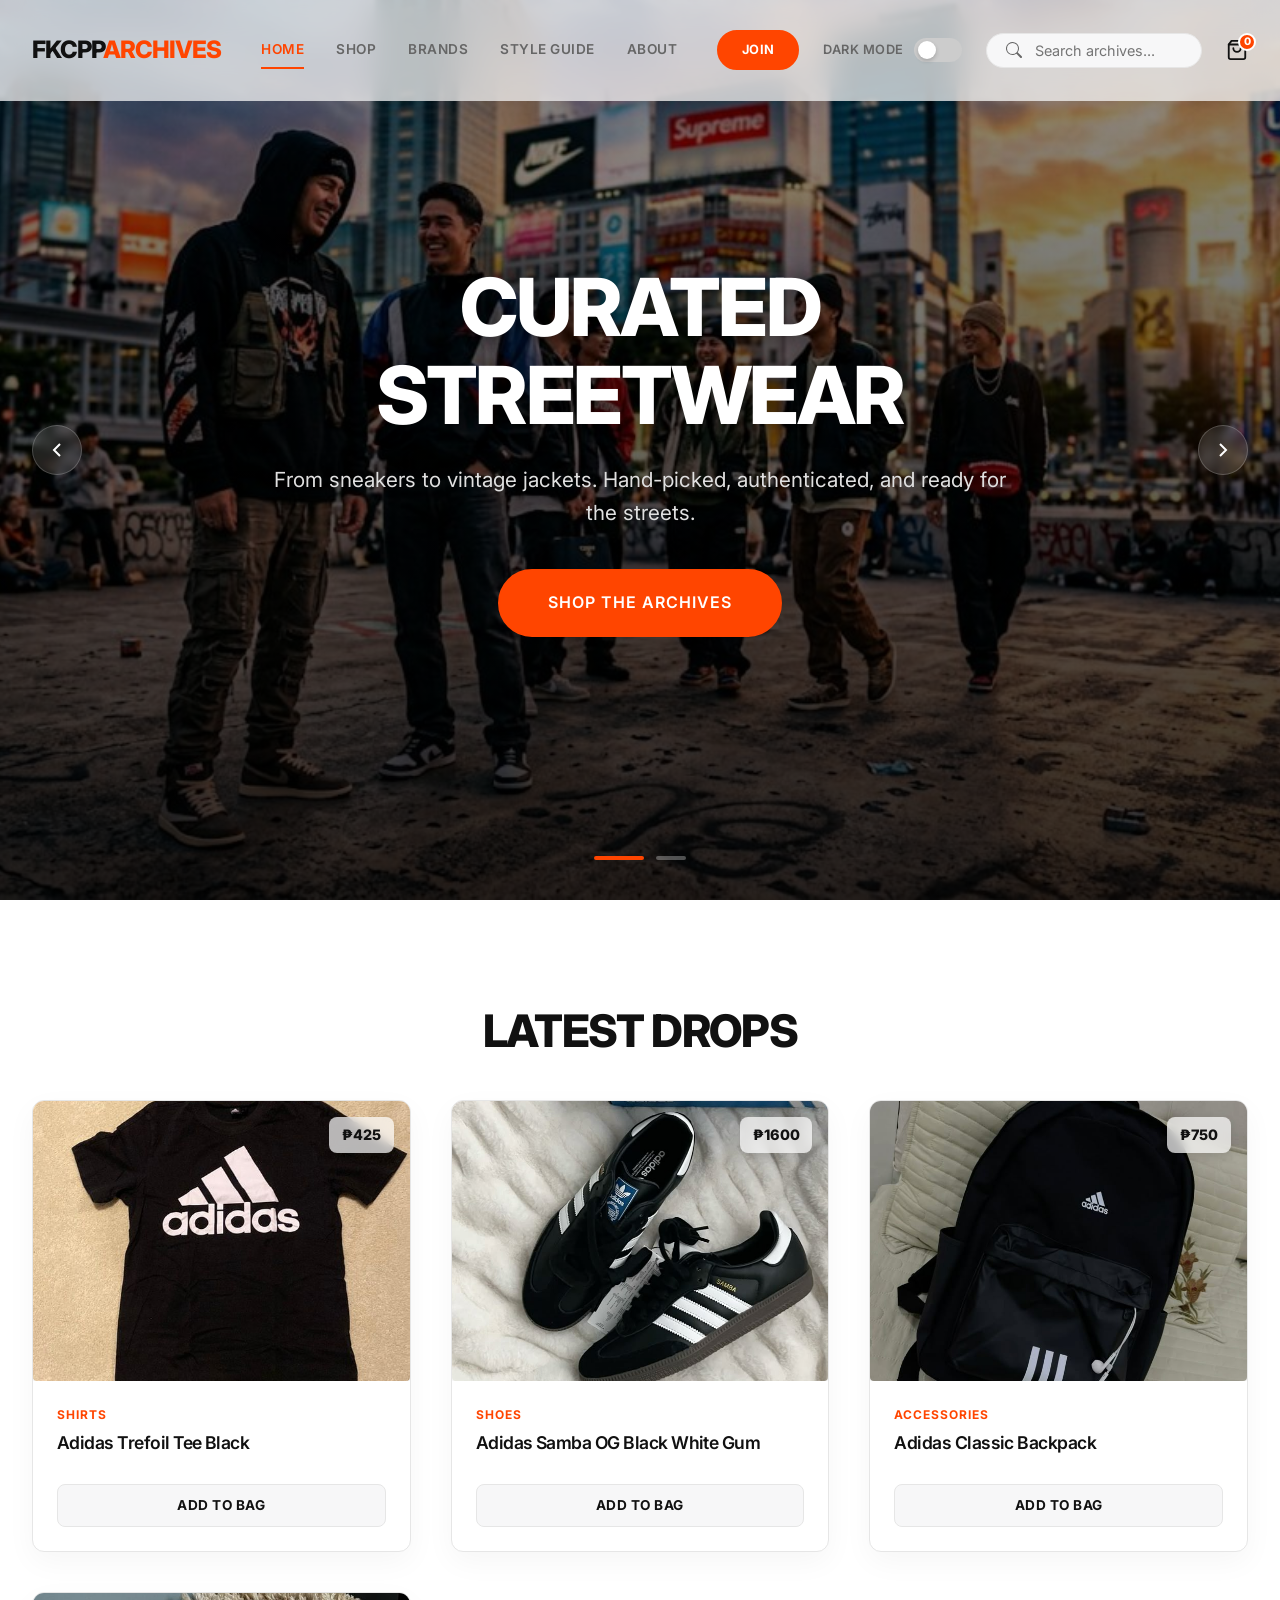
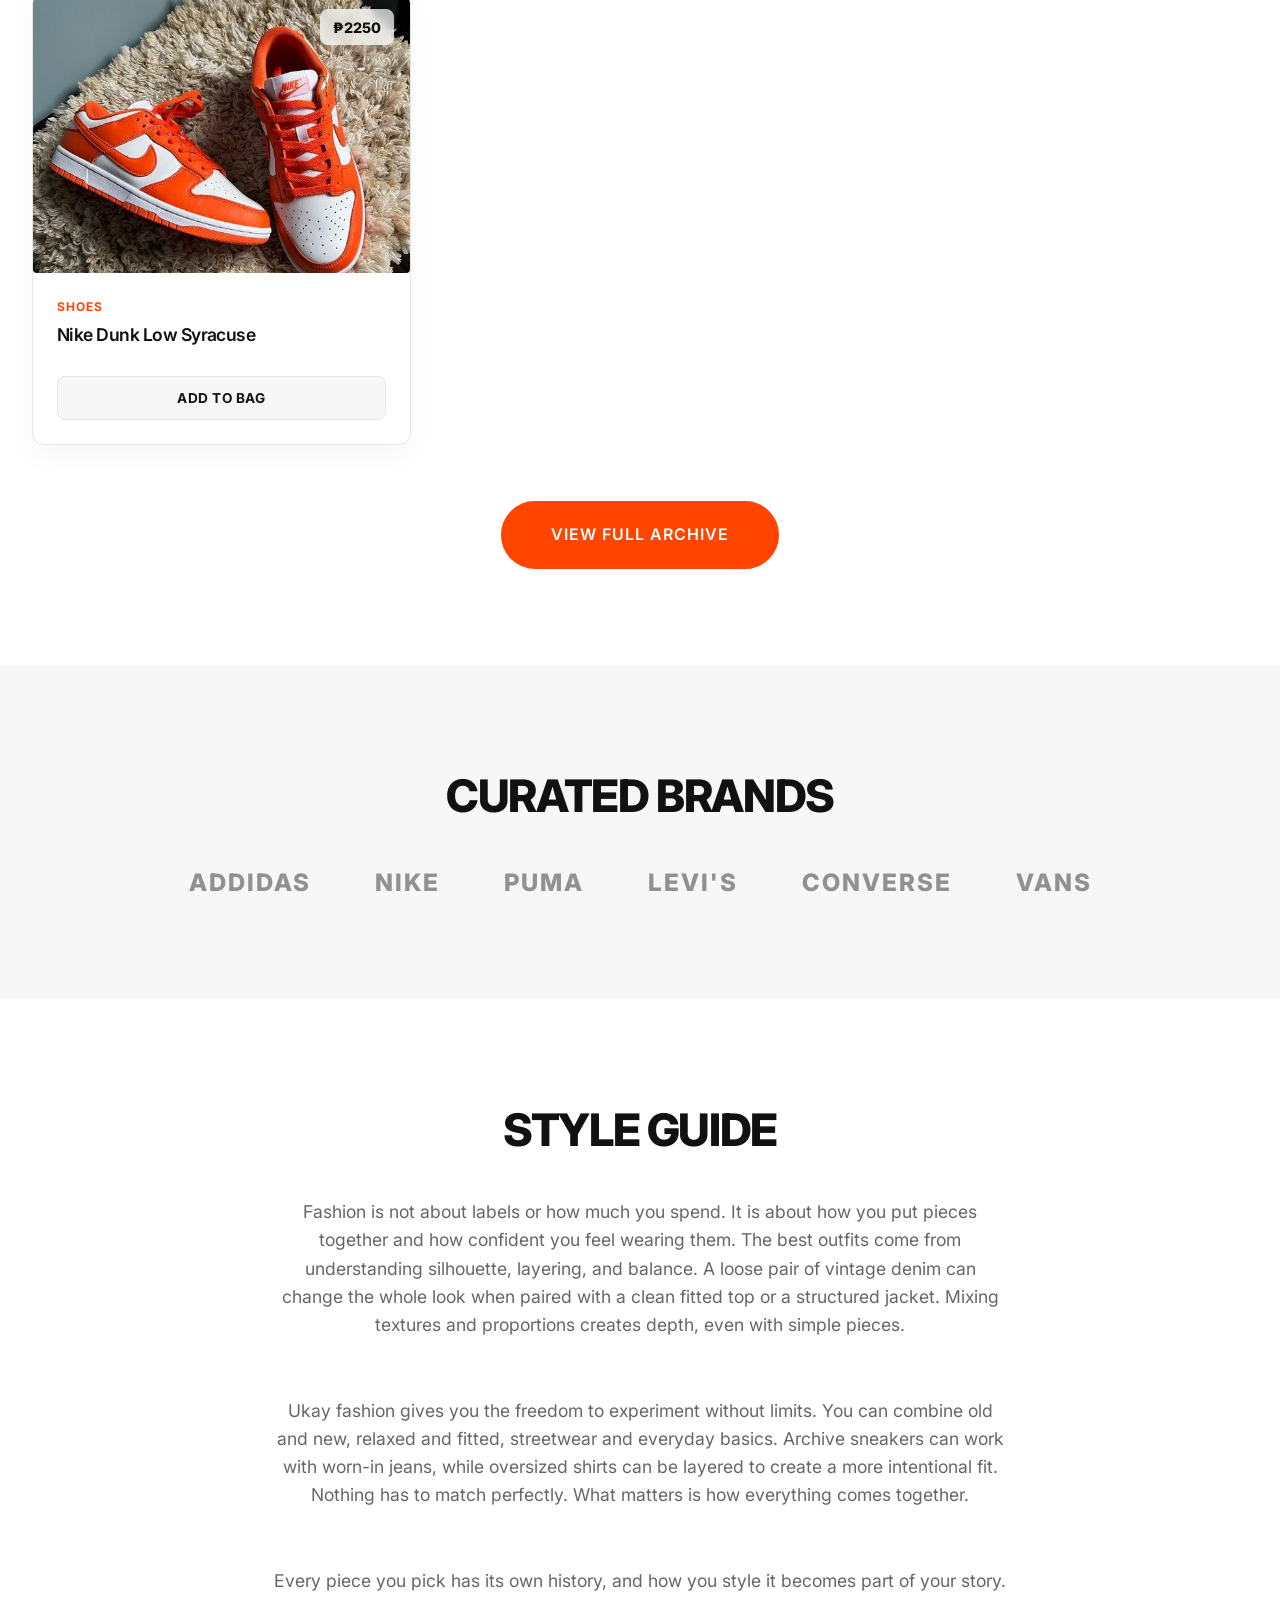
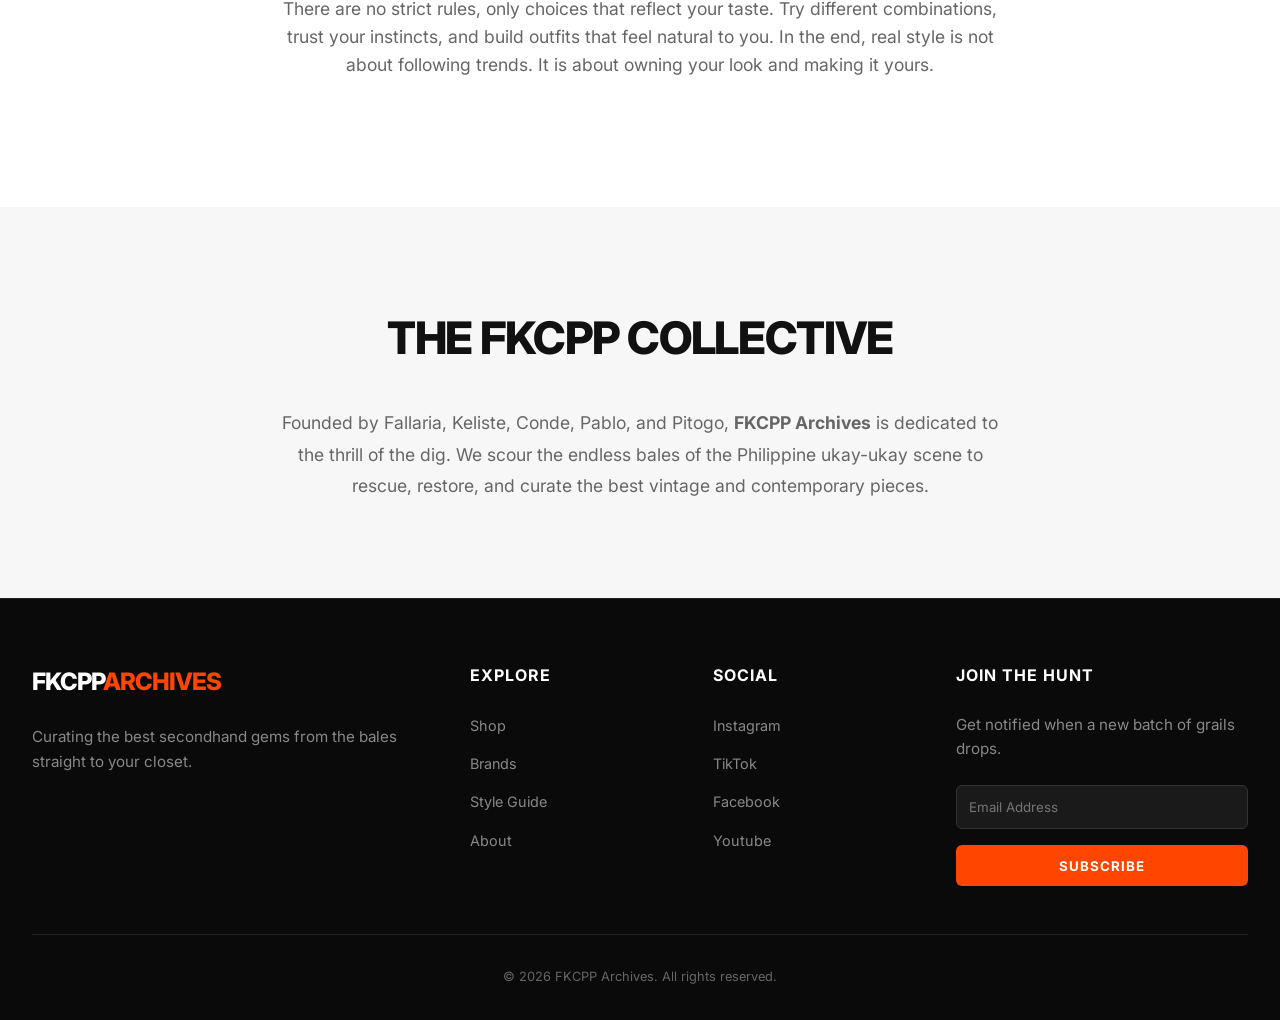
==== index.html @ 6dc5cd7c "upload" ====
<!DOCTYPE html>
<html lang="en">
<head>
    <meta charset="UTF-8">
    <meta name="viewport" content="width=device-width, initial-scale=1.0">
    <title>FKCPP Archives | Premium Curated Thrift</title>
    <link href="https://fonts.googleapis.com/css2?family=Inter:wght@300;400;500;600;800&display=swap" rel="stylesheet">
    <link rel="stylesheet" href="style/main.css">
    <link rel="stylesheet" href="style/index.css">
    <style>
        
    </style>
</head>
<body>

    <div class="loader-overlay">
        <div class="loader-spinner"></div>
    </div>

    <nav id="mainNav">
        <div class="nav-container">
            
            <div class="hamburger" id="hamburger">
                <span></span>
                <span></span>
                <span></span>
            </div>

            <a href="#home" class="logo">FKCPP<span>Archives</span></a>
            
            <ul class="nav-links" id="nav-links">
                <li><a href="#home" class="nav-item active">Home</a></li>
                <li><a href="#shop" class="nav-item">Shop</a></li>
                <li><a href="#brands" class="nav-item">Brands</a></li>
                <li><a href="#guide" class="nav-item">Style Guide</a></li>
                <li><a href="#about" class="nav-item">About</a></li>
                
                <li class="mobile-only-join">
                    <a href="#join-section" class="mobile-join-btn">Join the Hunt</a>
                </li>
                
                <li class="theme-switch-wrapper mobile-theme" id="mobileThemeWrap">
                    <span class="theme-switch-text">Dark Mode</span>
                    <label class="theme-switch" for="mobileCheckbox">
                        <input type="checkbox" id="mobileCheckbox" />
                        <div class="slider round"></div>
                    </label>
                </li>
            </ul>

            <div class="nav-controls">
                <a href="#join-section" class="btn-header desktop-only">Join</a>
                
                <div class="theme-switch-wrapper desktop-theme desktop-only">
                    <span class="theme-switch-text">Dark Mode</span>
                    <label class="theme-switch" for="desktopCheckbox">
                        <input type="checkbox" id="desktopCheckbox" />
                        <div class="slider round"></div>
                    </label>
                </div>

                <div class="search-wrapper desktop-search desktop-only" id="desktopSearchWrapper">
                    <div class="search-bar">
                        <svg width="16" height="16" fill="var(--text-muted)" viewBox="0 0 16 16"><path d="M11.742 10.344a6.5 6.5 0 1 0-1.397 1.398h-.001c.03.04.062.078.098.115l3.85 3.85a1 1 0 0 0 1.415-1.414l-3.85-3.85a1.007 1.007 0 0 0-.115-.1zM12 6.5a5.5 5.5 0 1 1-11 0 5.5 5.5 0 0 1 11 0z"/></svg>
                        <input type="text" id="desktopSearchInput" placeholder="Search archives..." autocomplete="off">
                        <div class="desktop-search-clear" id="clearDesktopSearch">
                            <svg width="18" height="18" fill="currentColor" viewBox="0 0 24 24"><path d="M19 6.41L17.59 5 12 10.59 6.41 5 5 6.41 10.59 12 5 17.59 6.41 19 12 13.41 17.59 19 19 17.59 13.41 12z"/></svg>
                        </div>
                    </div>
                    <div class="desktop-search-results" id="desktopSearchResults"></div>
                </div>

                <div class="mobile-search-icon mobile-only" id="openMobileSearch">
                    <svg width="20" height="20" fill="currentColor" viewBox="0 0 16 16"><path d="M11.742 10.344a6.5 6.5 0 1 0-1.397 1.398h-.001c.03.04.062.078.098.115l3.85 3.85a1 1 0 0 0 1.415-1.414l-3.85-3.85a1.007 1.007 0 0 0-.115-.1zM12 6.5a5.5 5.5 0 1 1-11 0 5.5 5.5 0 0 1 11 0z"/></svg>
                </div>

                <div class="cart-icon-wrapper" onclick="toggleCart()" id="cartIconWrapper">
                    <svg width="22" height="22" fill="none" stroke="currentColor" stroke-width="2" stroke-linecap="round" stroke-linejoin="round" viewBox="0 0 24 24">
                        <path d="M6 2L3 6v14a2 2 0 0 0 2 2h14a2 2 0 0 0 2-2V6l-3-4z"></path>
                        <line x1="3" y1="6" x2="21" y2="6"></line>
                        <path d="M16 10a4 4 0 0 1-8 0"></path>
                    </svg>
                    <span class="cart-badge cart-badge-text">0</span>
                </div>
            </div>
        </div>
    </nav>

    <div class="cart-overlay" id="cartOverlay">
        <div class="cart-drawer">
            <div class="cart-header">
                <h3>Your Bag</h3>
                <button class="close-cart" onclick="toggleCart()">&times;</button>
            </div>
            <div class="cart-items" id="cartItemsContainer"></div>
            <div class="cart-footer">
                <div class="cart-subtotal">
                    <span>Subtotal</span>
                    <span id="cartSubtotalValue">₱0</span>
                </div>
                <button class="btn-checkout">Proceed to Checkout</button>
            </div>
        </div>
    </div>

    <div class="mobile-search-overlay" id="mobileSearchOverlay">
        <div class="mobile-search-header">
            <div class="mobile-search-back" id="closeMobileSearch">
                <svg width="24" height="24" fill="currentColor" viewBox="0 0 24 24"><path d="M20 11H7.83l5.59-5.59L12 4l-8 8 8 8 1.41-1.41L7.83 13H20v-2z"/></svg>
            </div>
            <input type="text" id="mobileSearchInput" placeholder="Search archives..." autocomplete="off">
            <div class="mobile-search-clear" id="clearMobileSearch">
                <svg width="22" height="22" fill="currentColor" viewBox="0 0 24 24"><path d="M19 6.41L17.59 5 12 10.59 6.41 5 5 6.41 10.59 12 5 17.59 6.41 19 12 13.41 17.59 19 19 17.59 13.41 12z"/></svg>
            </div>
        </div>
        <div class="mobile-search-results" id="mobileSearchResults"></div>
    </div>

    <section id="home" class="hero-section">
        <div class="carousel-track" id="carouselTrack">
            <div class="slide" style="background-image: url('assets/home-bg1.jpg');">
                <div class="slide-content">
                    <h1>Curated Streetwear</h1>
                    <p>From sneakers to vintage jackets. Hand-picked, authenticated, and ready for the streets.</p>
                    <a href="#shop" class="btn-primary">Shop The Archives</a>
                </div>
            </div>
            <div class="slide" style="background-image: url('assets/home-bg2.jpg');">
                <div class="slide-content">
                    <h1>The Ukay Revival</h1>
                    <p>Sustainable fashion curated by Fallaria, Keliste, Conde, Pablo, and Pitogo.</p>
                    <a href="#about" class="btn-primary">Our Story</a>
                </div>
            </div>
        </div>
        <div class="carousel-arrows">
            <div class="carousel-arrow" id="prevSlideBtn">
                <svg width="24" height="24" fill="none" stroke="currentColor" stroke-width="2" viewBox="0 0 24 24"><path d="M15 18l-6-6 6-6"></path></svg>
            </div>
            <div class="carousel-arrow" id="nextSlideBtn">
                <svg width="24" height="24" fill="none" stroke="currentColor" stroke-width="2" viewBox="0 0 24 24"><path d="M9 18l6-6-6-6"></path></svg>
            </div>
        </div>
        <div class="carousel-dots" id="dotsContainer"></div>
    </section>

    <section id="shop">
        <div class="container reveal">
            <h2>Latest Drops</h2>
            <div class="grid-container" id="productGrid"></div>
            <div style="text-align: center; margin-top: 3.5rem;">
                <a href="shop-all.html" class="btn-primary">View Full Archive</a>
            </div>
        </div>
    </section>

    <section id="brands" class="bg-alt">
        <div class="container reveal">
            <h2>Curated Brands</h2>
            <div class="brands-container">
                <div class="brand-item">Addidas</div>
                <div class="brand-item">Nike</div>
                <div class="brand-item">Puma</div>
                <div class="brand-item">Levi's</div>
                <div class="brand-item">Converse</div>
                <div class="brand-item">Vans</div>
            </div>
        </div>
    </section>

    <section id="guide">
        <div class="container reveal" style="text-align: center; max-width: 800px;">
            <h2>Style Guide</h2>
            <p style="font-size: 1.1rem; color: var(--text-muted); margin-bottom: 2rem;">
                Fashion is not about labels or how much you spend. It is about how you put pieces together and how confident you feel wearing them. The best outfits come from understanding silhouette, layering, and balance. A loose pair of vintage denim can change the whole look when paired with a clean fitted top or a structured jacket. Mixing textures and proportions creates depth, even with simple pieces.
            </p>
            <br>
            <p style="font-size: 1.1rem; color: var(--text-muted); margin-bottom: 2rem;">
                Ukay fashion gives you the freedom to experiment without limits. You can combine old and new, relaxed and fitted, streetwear and everyday basics. Archive sneakers can work with worn-in jeans, while oversized shirts can be layered to create a more intentional fit. Nothing has to match perfectly. What matters is how everything comes together.
            </p>
            <br>
            <p style="font-size: 1.1rem; color: var(--text-muted); margin-bottom: 2rem;">
                Every piece you pick has its own history, and how you style it becomes part of your story. There are no strict rules, only choices that reflect your taste. Try different combinations, trust your instincts, and build outfits that feel natural to you. In the end, real style is not about following trends. It is about owning your look and making it yours.
            </p>
        </div>
    </section>

    <section id="about" class="bg-alt">
        <div class="container reveal" style="text-align: center; max-width: 800px;">
            <h2>The FKCPP Collective</h2>
            <p style="font-size: 1.1rem; color: var(--text-muted); line-height: 1.8;">
                Founded by Fallaria, Keliste, Conde, Pablo, and Pitogo, <strong>FKCPP Archives</strong> is dedicated to the thrill of the dig. We scour the endless bales of the Philippine ukay-ukay scene to rescue, restore, and curate the best vintage and contemporary pieces.
            </p>
        </div>
    </section>

    <footer>
        <div class="container">
            <div class="footer-grid">
                <div class="footer-col">
                    <a href="#home" class="logo" style="color:white; letter-spacing:-1px;">FKCPP<span>Archives</span></a>
                    <p style="margin-top: 1.5rem; color: #888; font-size:0.95rem; line-height: 1.6;">Curating the best secondhand gems from the bales straight to your closet.</p>
                </div>
                <div class="footer-col">
                    <h4>Explore</h4>
                    <ul>
                        <li><a href="#shop">Shop</a></li>
                        <li><a href="#brands">Brands</a></li>
                        <li><a href="#guide">Style Guide</a></li>
                        <li><a href="#about">About</a></li>
                    </ul>
                </div>
                <div class="footer-col">
                    <h4>Social</h4>
                    <ul>
                        <li><a href="https://www.instagram.com/" target="_blank">Instagram</a></li>
                        <li><a href="https://www.tiktok.com/" target="_blank">TikTok</a></li>
                        <li><a href="https://www.facebook.com/" target="_blank">Facebook</a></li>
                        <li><a href="https://www.youtube.com/" target="_blank">Youtube</a></li>
                    </ul>
                </div>
                <div class="footer-col newsletter" id="join-section">
                    <h4>Join the Hunt</h4>
                    <p style="color: #888; margin-bottom: 1.5rem; font-size: 0.95rem;">Get notified when a new batch of grails drops.</p>
                    <input type="email" placeholder="Email Address">
                    <button>Subscribe</button>
                </div>
            </div>
            <div class="footer-bottom">
                &copy; 2026 FKCPP Archives. All rights reserved.
            </div>
        </div>
    </footer>

    <script src="script/data.js"></script>
    <script src="script/main.js"></script>
    <script src="script/index.js"></script>
    
</body>
</html>
---- style/main.css ----
/* =========================================================
   main.css - Universal Styles (Nav, Footer, Cart, Cards, Base)
   ========================================================= */

/* CSS Variables - Light Theme (Default) */
:root {
    --bg-color: #ffffff;
    --bg-alt: #f7f7f8;
    --text-main: #111111;
    --text-muted: #666666;
    --accent: #FF4500;
    --border: #e6e6e6;
    --nav-bg: rgba(255, 255, 255, 0.7);
    --card-shadow: 0 10px 30px rgba(0, 0, 0, 0.04);
    --card-shadow-hover: 0 20px 40px rgba(0, 0, 0, 0.12);
    --transition: all 0.4s cubic-bezier(0.25, 0.8, 0.25, 1);
}

/* CSS Variables - Dark Theme */
body.dark-mode {
    --bg-color: #0f0f11;
    --bg-alt: #18181b;
    --text-main: #f4f4f5;
    --text-muted: #a1a1aa;
    --border: #27272a;
    --nav-bg: rgba(15, 15, 17, 0.7);
    --card-shadow: 0 10px 30px rgba(0, 0, 0, 0.4);
    --card-shadow-hover: 0 20px 40px rgba(0, 0, 0, 0.7);
    --accent: #FF5722;
}

/* Base Resets & Smooth Scroll */
html { scroll-behavior: smooth; scroll-padding-top: 80px; }
* { margin: 0; padding: 0; box-sizing: border-box; font-family: 'Inter', sans-serif; }
body { background-color: var(--bg-color); color: var(--text-main); line-height: 1.6; transition: background-color 0.4s ease, color 0.4s ease; overflow-x: hidden; }
a { text-decoration: none; color: inherit; display: inline-block; }
ul { list-style: none; }
img { max-width: 100%; display: block; border-radius: 4px; }
button { font-family: 'Inter', sans-serif; outline: none; }

/* Typography & Layout Basics */
h1, h2, h3 { font-weight: 800; letter-spacing: -0.03em; }
h2 { font-size: 2.8rem; margin-bottom: 2rem; text-align: center; text-transform: uppercase; }
.container { max-width: 1350px; margin: 0 auto; padding: 0 2rem; }
section { padding: 6rem 0; position: relative; scroll-margin-top: 70px; }
.bg-alt { background-color: var(--bg-alt); }
.reveal { opacity: 0; transform: translateY(40px); transition: all 0.8s cubic-bezier(0.25, 1, 0.5, 1); }
.reveal.active { opacity: 1; transform: translateY(0); }

/* --- LOADER ANIMATION --- */
.loader-overlay { position: fixed; top: 0; left: 0; width: 100%; height: 100%; height: 100dvh; background-color: var(--bg-color); z-index: 99999; display: flex; justify-content: center; align-items: center; transition: opacity 0.6s ease, visibility 0.6s ease; }
.loader-spinner { width: 50px; height: 50px; border: 4px solid var(--border); border-top-color: var(--accent); border-radius: 50%; animation: spin 1s linear infinite; }
@keyframes spin { 0% { transform: rotate(0deg); } 100% { transform: rotate(360deg); } }
body.loaded .loader-overlay { opacity: 0; visibility: hidden; }

/* --- NAVIGATION --- */
nav { position: fixed; top: 0; width: 100%; background: var(--nav-bg); backdrop-filter: blur(16px); -webkit-backdrop-filter: blur(16px); border-bottom: 1px solid transparent; z-index: 1000; transition: background-color 0.4s ease, box-shadow 0.4s ease, border-color 0.4s ease; }
nav.scrolled { border-bottom: 1px solid var(--border); box-shadow: 0 4px 30px rgba(0, 0, 0, 0.08); background: var(--bg-color); }
.nav-container { display: flex; justify-content: space-between; align-items: center; height: 100px; max-width: 1350px; margin: 0 auto; padding: 0 2rem; transition: height 0.4s cubic-bezier(0.25, 0.8, 0.25, 1); }
nav.scrolled .nav-container { height: 70px; }
.logo { font-size: 1.5rem; font-weight: 800; text-transform: uppercase; letter-spacing: -1px; z-index: 1001; position: relative; white-space: nowrap; }
.logo span { color: var(--accent); }
.nav-links { display: flex; gap: 2rem; align-items: center; }
.nav-links a { font-weight: 600; font-size: 0.85rem; text-transform: uppercase; letter-spacing: 0.5px; position: relative; padding: 0.5rem 0; color: var(--text-muted); transition: color 0.3s ease; }
.nav-links a::after { content: ''; position: absolute; bottom: 0; left: 0; width: 0; height: 2px; background: var(--accent); transition: width 0.3s ease; }
.nav-links a.active { color: var(--accent); }
.nav-links a.active::after { width: 100%; }

/* Nav Controls */
.nav-controls { display: flex; align-items: center; gap: 1.5rem; }
.btn-header { background: var(--accent); color: #ffffff !important; padding: 0.5rem 1.4rem; font-size: 0.8rem; font-weight: 700; text-transform: uppercase; letter-spacing: 0.5px; border-radius: 50px; border: 2px solid var(--accent); transition: var(--transition); white-space: nowrap; display: flex; align-items: center; justify-content: center; cursor: pointer; }
.nav-links a.btn-header::after, .nav-links a.mobile-join-btn::after, .nav-links a.mobile-join-btn::before { display: none !important; content: none !important; width: 0 !important; }
.mobile-only-join { display: none; } 

/* Desktop Search Bar & Results */
.search-wrapper { position: relative; } 
.search-bar { display: flex; align-items: center; background: var(--bg-alt); border-radius: 50px; padding: 0.5rem 1.2rem; border: 1px solid var(--border); transition: var(--transition); }
.search-bar:focus-within { border-color: var(--accent); box-shadow: 0 0 0 3px rgba(255, 69, 0, 0.1); }
.search-bar input { border: none; background: transparent; outline: none; padding-left: 0.8rem; font-size: 0.9rem; color: var(--text-main); width: 160px; transition: width 0.3s ease; }
.search-bar input:focus { width: 220px; }
.desktop-search-clear { cursor: pointer; display: none; align-items: center; justify-content: center; color: var(--text-muted); padding: 2px; border-radius: 50%; transition: color 0.2s; }

/* FIX: Ensure search results scroll on small screens instead of overflowing */
.desktop-search-results { position: absolute; top: 110%; right: 0; width: 350px; max-height: 70vh; overflow-y: auto; background: var(--bg-color); border: 1px solid var(--border); border-radius: 12px; box-shadow: var(--card-shadow-hover); display: none; z-index: 1000; flex-direction: column; }
.desktop-search-results.active { display: flex; }
.search-item { display: flex; align-items: center; gap: 1rem; padding: 0.8rem 1.2rem; cursor: pointer; transition: background 0.2s ease; border-bottom: 1px solid var(--border); }
.search-item img { width: 60px; height: 60px; object-fit: cover; border-radius: 6px; }
.search-item-info { flex: 1; overflow: hidden; }
.search-item-brand { font-size: 0.7rem; color: var(--accent); font-weight: 800; text-transform: uppercase; margin-bottom: 0.2rem; }
.search-item-name { font-size: 0.9rem; font-weight: 600; color: var(--text-main); white-space: nowrap; overflow: hidden; text-overflow: ellipsis; margin-bottom: 0.2rem; }

/* FIX: Sticky "See All" button ensures it is never pushed out of sight */
.search-see-all { position: sticky; bottom: 0; display: flex; align-items: center; justify-content: space-between; padding: 1rem 1.2rem; cursor: pointer; background: var(--bg-alt); color: var(--accent); font-weight: 700; font-size: 0.85rem; text-transform: uppercase; letter-spacing: 0.5px; transition: background 0.2s ease, color 0.2s ease; border-radius: 0 0 12px 12px; z-index: 10; border-top: 1px solid var(--border); }
.search-see-all:hover { background: var(--accent); color: #fff; }

/* Cart Icon / Badge */
.cart-icon-wrapper { position: relative; cursor: pointer; display: flex; align-items: center; justify-content: center; color: var(--text-main); transition: color 0.2s; z-index: 1001; }
.cart-badge { position: absolute; top: -6px; right: -8px; background: var(--accent); color: white; font-size: 0.65rem; font-weight: 800; width: 18px; height: 18px; border-radius: 50%; display: flex; justify-content: center; align-items: center; border: 2px solid var(--bg-color); transition: transform 0.2s; }
.cart-icon-wrapper.bump .cart-badge { transform: scale(1.3); }

/* Theme Switch */
.theme-switch-wrapper { display: flex; align-items: center; gap: 10px; }
.mobile-theme { display: none; } 
.theme-switch-text { font-size: 0.8rem; font-weight: 600; text-transform: uppercase; color: var(--text-muted); letter-spacing: 0.5px; }
.theme-switch { display: inline-block; height: 24px; position: relative; width: 48px; }
.theme-switch input { display: none; }
.slider { background-color: #ccc; bottom: 0; cursor: pointer; left: 0; position: absolute; right: 0; top: 0; transition: .4s; border-radius: 34px; }
.slider:before { background-color: #fff; bottom: 3px; content: ""; height: 18px; left: 4px; position: absolute; transition: .4s; width: 18px; border-radius: 50%; box-shadow: 0 2px 4px rgba(0,0,0,0.2); }
input:checked + .slider { background-color: var(--accent); }
input:checked + .slider:before { transform: translateX(22px); }

/* Mobile Utilities */
.hamburger { display: none; cursor: pointer; width: 24px; height: 16px; position: relative; align-items: center; z-index: 1001; }
.hamburger span { display: block; width: 100%; height: 2px; background-color: var(--text-main); position: absolute; transition: var(--transition); border-radius: 2px; }
.hamburger span:nth-child(1) { top: 0; }
.hamburger span:nth-child(2) { top: 7px; }
.hamburger span:nth-child(3) { top: 14px; }
.hamburger.active span:nth-child(1) { transform: rotate(45deg); top: 7px; }
.hamburger.active span:nth-child(2) { opacity: 0; }
.hamburger.active span:nth-child(3) { transform: rotate(-45deg); top: 7px; }
.mobile-search-icon { display: none; cursor: pointer; align-items: center; justify-content: center; color: var(--text-main); z-index: 1001; }
.desktop-only { display: flex; }
.mobile-only { display: none !important; }

/* Mobile Search Overlay */
/* FIX: 100dvh prevents cut-off from mobile browser toolbars */
.mobile-search-overlay { position: fixed; top: 0; left: 0; width: 100%; height: 100vh; height: 100dvh; background: var(--bg-color); z-index: 2000; display: flex; flex-direction: column; transform: translateY(-100%); transition: transform 0.4s ease; }
.mobile-search-overlay.active { transform: translateY(0); }
.mobile-search-header { display: flex; align-items: center; padding: 1rem 1.2rem; border-bottom: 1px solid var(--border); gap: 1rem; min-height: 70px; }
.mobile-search-back { cursor: pointer; color: var(--text-main); padding: 5px; }
.mobile-search-header input { flex: 1; border: none; background: transparent; font-size: 1.1rem; outline: none; color: var(--text-main); width: 100%; }
.mobile-search-clear { cursor: pointer; display: none; color: var(--text-muted); padding: 5px; }
.mobile-search-results { flex: 1; padding: 0.5rem 0; display: flex; flex-direction: column; overflow-y: auto; padding-bottom: calc(1rem + env(safe-area-inset-bottom)); }

/* --- CART DRAWER --- */
/* FIX: Ensure drawer height uses 100dvh for accurate mobile height calculation */
.cart-overlay { position: fixed; top: 0; left: 0; width: 100%; height: 100vh; height: 100dvh; background: rgba(0,0,0,0.5); z-index: 3000; opacity: 0; pointer-events: none; transition: opacity 0.3s ease; backdrop-filter: blur(3px); }
.cart-overlay.active { opacity: 1; pointer-events: all; }
.cart-drawer { position: absolute; top: 0; right: -100%; width: 400px; max-width: 100vw; height: 100vh; height: 100dvh; background: var(--bg-color); box-shadow: -10px 0 30px rgba(0,0,0,0.1); display: flex; flex-direction: column; transition: right 0.4s cubic-bezier(0.25, 0.8, 0.25, 1); }
.cart-overlay.active .cart-drawer { right: 0; }
.cart-header { padding: 1.5rem; border-bottom: 1px solid var(--border); display: flex; justify-content: space-between; align-items: center; }
.cart-header h3 { font-size: 1.2rem; margin: 0; text-transform: uppercase; }
.close-cart { background: transparent; border: none; color: var(--text-main); font-size: 1.5rem; cursor: pointer; transition: color 0.2s; display: flex; align-items: center; }
.cart-items { flex: 1; overflow-y: auto; padding: 1.5rem; display: flex; flex-direction: column; gap: 1.5rem; }
.empty-cart-msg { text-align: center; color: var(--text-muted); margin-top: 2rem; font-weight: 500; }
.cart-item { display: flex; gap: 1rem; }
.cart-item-img { width: 80px; height: 80px; object-fit: cover; border-radius: 8px; background: var(--bg-alt); }
.cart-item-info { flex: 1; display: flex; flex-direction: column; justify-content: center; }
.cart-item-title { font-size: 0.9rem; font-weight: 600; color: var(--text-main); margin-bottom: 0.2rem; line-height: 1.3; }
.cart-item-price { font-size: 0.85rem; color: var(--accent); font-weight: 800; margin-bottom: 0.5rem; }
.cart-item-actions { display: flex; justify-content: space-between; align-items: center; }
.qty-controls { display: flex; align-items: center; border: 1px solid var(--border); border-radius: 50px; overflow: hidden; }
.qty-btn { background: transparent; border: none; width: 28px; height: 28px; display: flex; justify-content: center; align-items: center; cursor: pointer; color: var(--text-main); font-weight: 600; transition: background 0.2s; }
.qty-val { font-size: 0.85rem; font-weight: 600; padding: 0 0.5rem; }
.remove-btn { background: transparent; border: none; color: var(--text-muted); font-size: 0.75rem; text-transform: uppercase; font-weight: 700; cursor: pointer; letter-spacing: 0.5px; transition: color 0.2s; }

/* FIX: Added safe-area-inset-bottom padding to keep checkout button off iOS Home bar */
.cart-footer { padding: 1.5rem; padding-bottom: calc(1.5rem + env(safe-area-inset-bottom)); border-top: 1px solid var(--border); background: var(--bg-alt); }
.cart-subtotal { display: flex; justify-content: space-between; align-items: center; margin-bottom: 1rem; font-size: 1.1rem; font-weight: 800; }
.btn-checkout { width: 100%; background: var(--text-main); color: var(--bg-color); padding: 1rem; border: none; border-radius: 50px; font-weight: 700; text-transform: uppercase; letter-spacing: 1px; cursor: pointer; transition: background 0.3s; }
.fly-to-cart { position: fixed; border-radius: 8px; z-index: 9999; object-fit: cover; pointer-events: none; transition: all 0.7s cubic-bezier(0.25, 1, 0.5, 1); }

/* --- PRODUCT CARDS (Shared by Home and Shop All) --- */
.grid-container { display: grid; grid-template-columns: repeat(auto-fill, minmax(280px, 1fr)); gap: 2.5rem; margin-top: 2rem; }
.card { background: var(--bg-color); border: 1px solid var(--border); border-radius: 12px; overflow: hidden; transition: var(--transition); box-shadow: var(--card-shadow); display: flex; flex-direction: column; width: 100%; position: relative; cursor: pointer; }
.card-img-wrapper { width: 100%; height: 280px; overflow: hidden; background: var(--bg-alt); position: relative; }
.card-img-wrapper img { width: 100%; height: 100%; object-fit: cover; transition: transform 0.6s ease; }
.price-tag { position: absolute; top: 1rem; right: 1rem; background: var(--nav-bg); backdrop-filter: blur(5px); color: var(--text-main); padding: 0.4rem 0.8rem; border-radius: 8px; font-weight: 800; font-size: 0.9rem; z-index: 2; box-shadow: 0 4px 10px rgba(0,0,0,0.1); }
.card-content { padding: 1.5rem; flex-grow: 1; display: flex; flex-direction: column; }
.card-category { font-size: 0.75rem; color: var(--accent); font-weight: 700; text-transform: uppercase; margin-bottom: 0.5rem; letter-spacing: 1px; }
.card-title { font-size: 1.1rem; margin-bottom: 0.8rem; color: var(--text-main); line-height: 1.3; font-weight: 600; }
.card-link-row { margin-top: auto; padding-top: 1rem; }
.add-to-bag-btn { width: 100%; background: var(--bg-alt); color: var(--text-main); border: 1px solid var(--border); padding: 0.8rem; border-radius: 8px; font-weight: 700; font-size: 0.85rem; text-transform: uppercase; cursor: pointer; transition: var(--transition); letter-spacing: 0.5px; position: relative; z-index: 3; }

/* --- FOOTER --- */
footer { background: #0a0a0a; color: #ffffff; padding: 4rem 0 2rem 0; border-top: 1px solid #222; }
.footer-grid { display: grid; grid-template-columns: 2fr 1fr 1fr 1.5fr; gap: 3rem; margin-bottom: 3rem; }
.footer-col h4 { margin-bottom: 1.5rem; font-size: 1rem; text-transform: uppercase; letter-spacing: 1px; color: #fff; }
.footer-col ul li { margin-bottom: 0.8rem; }
.footer-col ul li a { color: #888; transition: var(--transition); font-size: 0.9rem; }
footer .logo { z-index: 1; position: relative; }
.newsletter input { width: 100%; padding: 0.8rem; margin-bottom: 1rem; border: 1px solid #333; border-radius: 6px; background: #1a1a1a; color: white; outline: none; transition: var(--transition); }
.newsletter input:focus { border-color: var(--accent); }
.newsletter button { width: 100%; background: var(--accent); color: white; border: none; padding: 0.8rem; font-weight: 700; cursor: pointer; border-radius: 6px; text-transform: uppercase; letter-spacing: 1px; transition: var(--transition); }
.footer-bottom { text-align: center; border-top: 1px solid #222; padding-top: 2rem; color: #666; font-size: 0.8rem; }

/* =========================================================
   TACTILE CLICK FEEDBACK (Universal)
   ========================================================= */
.btn-header:active, .add-to-bag-btn:active, .btn-checkout:active, .newsletter button:active, 
.qty-btn:active, .close-cart:active, .remove-btn:active, .nav-item:active, .mobile-join-btn:active { transform: scale(0.95) !important; transition: transform 0.1s ease; }
.card:active { transform: scale(0.98); transition: transform 0.1s ease; }

/* =========================================================
   HOVER STYLES (Universal)
   ========================================================= */
@media (hover: hover) and (pointer: fine) {
    .nav-links:hover a.active:has(:hover) { color: var(--text-muted); }
    .nav-links:hover a.active:not(:hover)::after { width: 0; }
    .nav-links a:hover::after { width: 100%; }
    .btn-header:hover { background: transparent; color: var(--text-main) !important; box-shadow: 0 4px 15px rgba(255, 69, 0, 0.2); }
    .search-item:hover { background: var(--bg-alt); }
    .cart-icon-wrapper:hover { color: var(--accent); }
    .close-cart:hover { color: var(--accent); }
    .qty-btn:hover { background: var(--bg-alt); }
    .remove-btn:hover { color: #ff3b30; }
    .btn-checkout:hover { background: var(--accent); color: white; }
    .card:hover { transform: translateY(-8px); box-shadow: var(--card-shadow-hover); border-color: var(--accent); }
    .card:hover .card-img-wrapper img { transform: scale(1.08); }
    .add-to-bag-btn:hover { background: var(--accent); color: white; border-color: var(--accent); }
    .footer-col ul li a:hover { color: var(--accent); padding-left: 5px; }
    .newsletter button:hover { background: #fff; color: #000; }
}

/* =========================================================
   RESPONSIVE DESIGN (Universal Elements)
   ========================================================= */
@media (max-width: 1024px) {
    .footer-grid { grid-template-columns: repeat(2, 1fr); }
}

@media (max-width: 768px) {
    section { padding: 4rem 0; }
    h2 { font-size: 2rem; margin-bottom: 1.5rem; }
    
    .nav-container { padding: 0 1rem; height: 60px; }
    nav.scrolled .nav-container { height: 55px; }
    
    .desktop-only { display: none !important; }
    .mobile-only { display: flex !important; }
    .hamburger { display: flex; z-index: 1001; }
    .nav-container .logo { position: absolute; left: 50%; transform: translateX(-50%); font-size: 1rem; z-index: 1001; }
    
    .nav-controls { gap: 0.8rem; z-index: 1001; }
    .cart-icon-wrapper svg, .mobile-search-icon svg { width: 18px; height: 18px; }
    .cart-badge { width: 16px; height: 16px; font-size: 0.6rem; top: -5px; right: -6px; }

    /* FIX: 100dvh for mobile menu to stop hiding below browser controls */
    .nav-links { position: fixed; top: 0; left: -100%; width: 100%; height: 100vh; height: 100dvh; background: var(--bg-color); flex-direction: column; justify-content: flex-start; padding: 5rem 2rem calc(3rem + env(safe-area-inset-bottom)) 2rem; transition: 0.4s cubic-bezier(0.25, 0.8, 0.25, 1); gap: 1.5rem; overflow-y: auto; z-index: 999; }
    .nav-links.active { left: 0; }
    .nav-links a { font-size: 1.2rem; }
    .nav-links a::after { display: none !important; content: none !important; }

    .mobile-only-join { display: block; width: 100%; margin-top: 1rem; }
    .nav-links a.mobile-join-btn { display: flex; justify-content: center; align-items: center; background: var(--accent); color: #ffffff !important; padding: 1rem; border-radius: 50px; font-size: 1rem; font-weight: 700; width: 100%; }
    .theme-switch-wrapper.mobile-theme { display: flex; margin-top: 2rem; padding-top: 2rem; border-top: 1px solid var(--border); width: 100%; justify-content: space-between; }
    
    /* Grid Fix: Force 2 items per line */
    .grid-container { grid-template-columns: repeat(2, 1fr); gap: 1rem; }
    .card-img-wrapper { height: 200px; }
    .card-content { padding: 1rem; }
    .card-title { font-size: 0.95rem; margin-bottom: 0.5rem; }
    .card-category { font-size: 0.65rem; }
    .price-tag { top: 0.5rem; right: 0.5rem; font-size: 0.8rem; padding: 0.3rem 0.6rem; }
    .add-to-bag-btn { padding: 0.6rem; font-size: 0.75rem; }

    .footer-grid { grid-template-columns: 1fr; gap: 2.5rem; }
}

@media (max-width: 480px) {
    .nav-container .logo { font-size: 0.9rem; }
    .grid-container { gap: 0.8rem; }
    .card-img-wrapper { height: 160px; }
    .card-content { padding: 0.8rem; }
    .card-title { font-size: 0.85rem; }
    .add-to-bag-btn { padding: 0.5rem; font-size: 0.7rem; }
}
---- style/index.css ----
/* =========================================================
   index.css - Homepage Specific Styles
   ========================================================= */

/* Hero Carousel */
.hero-section { position: relative; height: 100vh; overflow: hidden; padding: 0; }
.carousel-track { display: flex; height: 100%; transition: transform 0.8s cubic-bezier(0.25, 1, 0.5, 1); }
.slide { min-width: 100%; height: 100%; position: relative; background-size: cover; background-position: center; display: flex; align-items: center; justify-content: center; }
.slide::after { content: ''; position: absolute; top: 0; left: 0; right: 0; bottom: 0; background: linear-gradient(to bottom, rgba(0,0,0,0.4) 0%, rgba(0,0,0,0.8) 100%); }
.slide-content { position: relative; z-index: 2; text-align: center; color: #ffffff; padding: 0 2rem; max-width: 800px; transform: translateY(20px); opacity: 0; animation: fadeUp 1s ease forwards 0.5s; }
@keyframes fadeUp { to { transform: translateY(0); opacity: 1; } }
.slide-content h1 { font-size: 5rem; line-height: 1.1; margin-bottom: 1.5rem; text-transform: uppercase; text-shadow: 2px 2px 20px rgba(0,0,0,0.5); }
.slide-content p { font-size: 1.3rem; margin-bottom: 2.5rem; font-weight: 400; color: #e0e0e0; }

.btn-primary { display: inline-flex; align-items: center; justify-content: center; background: var(--accent); color: white; padding: 1.2rem 3rem; font-size: 1rem; font-weight: 600; text-transform: uppercase; letter-spacing: 1px; border-radius: 50px; transition: var(--transition); border: 2px solid var(--accent); }

.carousel-arrows { position: absolute; top: 50%; transform: translateY(-50%); width: 100%; display: flex; justify-content: space-between; padding: 0 2rem; z-index: 10; pointer-events: none; }
.carousel-arrow { pointer-events: auto; width: 50px; height: 50px; border-radius: 50%; background: rgba(255,255,255,0.1); backdrop-filter: blur(5px); border: 1px solid rgba(255,255,255,0.2); display: flex; align-items: center; justify-content: center; color: white; cursor: pointer; transition: var(--transition); font-size: 1.2rem; }

.carousel-dots { position: absolute; bottom: 40px; left: 50%; transform: translateX(-50%); display: flex; gap: 12px; z-index: 10; }
.dot { width: 30px; height: 4px; border-radius: 2px; background: rgba(255,255,255,0.3); cursor: pointer; transition: var(--transition); }
.dot.active { background: var(--accent); width: 50px; }

/* Brands Layout */
.brands-container { display: flex; justify-content: center; flex-wrap: wrap; align-items: center; gap: 4rem; transition: opacity 0.3s; padding: 0 1rem; opacity: 1; }
.brand-item { font-size: 1.5rem; font-weight: 800; text-transform: uppercase; letter-spacing: 2px; transition: var(--transition); text-align: center; color: var(--text-main); filter: grayscale(0%); }

/* Click Feedback */
.btn-primary:active, .carousel-arrow:active { transform: scale(0.95) !important; transition: transform 0.1s ease; }

/* Hover Styles */
@media (hover: hover) and (pointer: fine) {
    .btn-primary:hover { background: transparent; color: white; transform: translateY(-3px); }
    .carousel-arrow:hover { background: var(--accent); border-color: var(--accent); transform: scale(1.1); }
    .brands-container { opacity: 0.7; }
    .brand-item { filter: grayscale(100%); color: var(--text-muted); }
    .brands-container:hover { opacity: 1; }
    .brand-item:hover { color: var(--accent); filter: grayscale(0%); transform: scale(1.1); }
}

/* Responsive */
@media (max-width: 1024px) {
    .slide-content h1 { font-size: 4rem; }
    .brands-container { gap: 3rem; }
}

@media (max-width: 768px) {
    .slide-content { padding: 0 3.5rem; } 
    .slide-content h1 { font-size: 2.2rem; margin-bottom: 0.8rem; }
    .slide-content p { font-size: 1rem; margin-bottom: 1.5rem; }
    .btn-primary { padding: 0.8rem 2rem; font-size: 0.9rem; }
    .carousel-arrows { padding: 0 0.5rem; }
    .carousel-arrow { width: 36px; height: 36px; font-size: 1rem; }
    .brands-container { gap: 2rem; }
    .brand-item { font-size: 1.2rem; flex: 1 1 25%; }
}

@media (max-width: 480px) {
    .slide-content { padding: 0 3rem; }
    .slide-content h1 { font-size: 1.8rem; }
    .slide-content p { font-size: 0.9rem; margin-bottom: 1.2rem; }
    .btn-primary { padding: 0.7rem 1.5rem; font-size: 0.85rem; }
    .carousel-arrow { width: 32px; height: 32px; }
    .carousel-arrows { padding: 0 0.2rem; }
    .brands-container { gap: 1.5rem; }
    .brand-item { font-size: 1rem; flex: 1 1 40%; } 
}
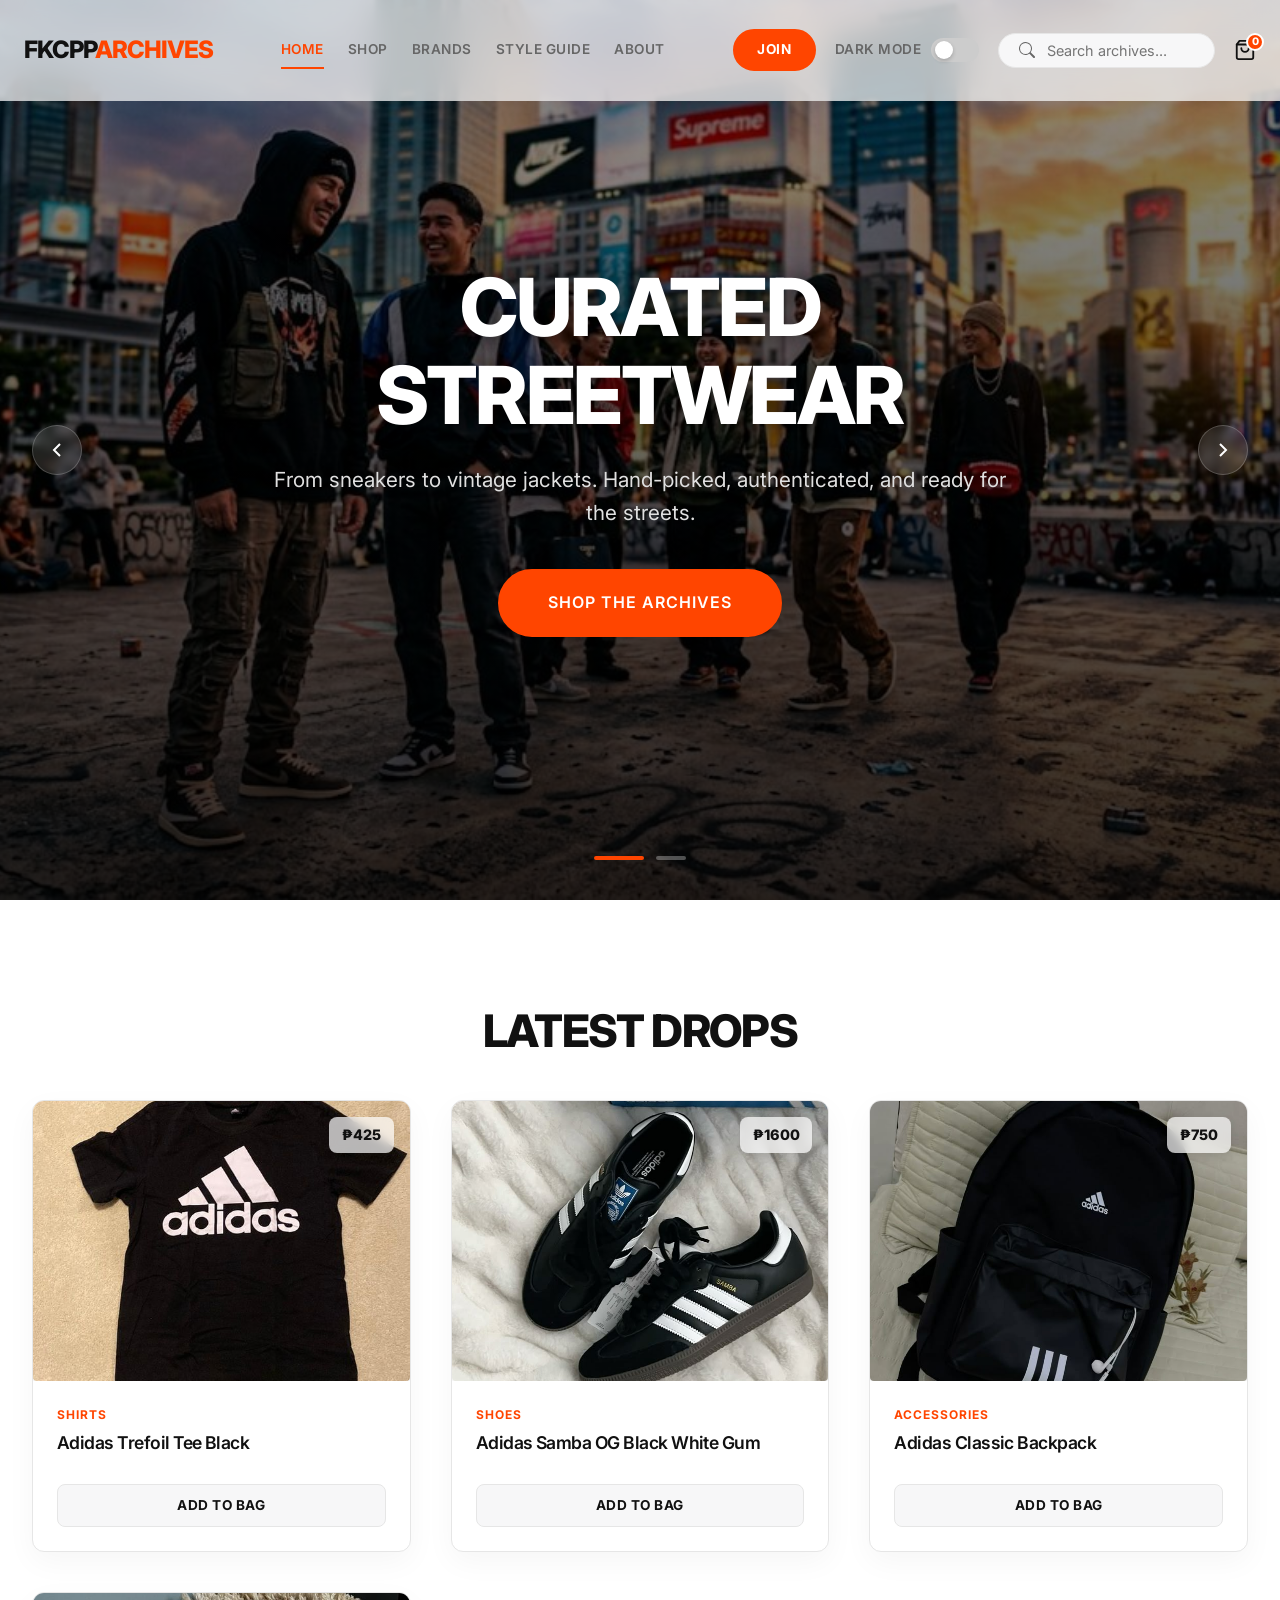
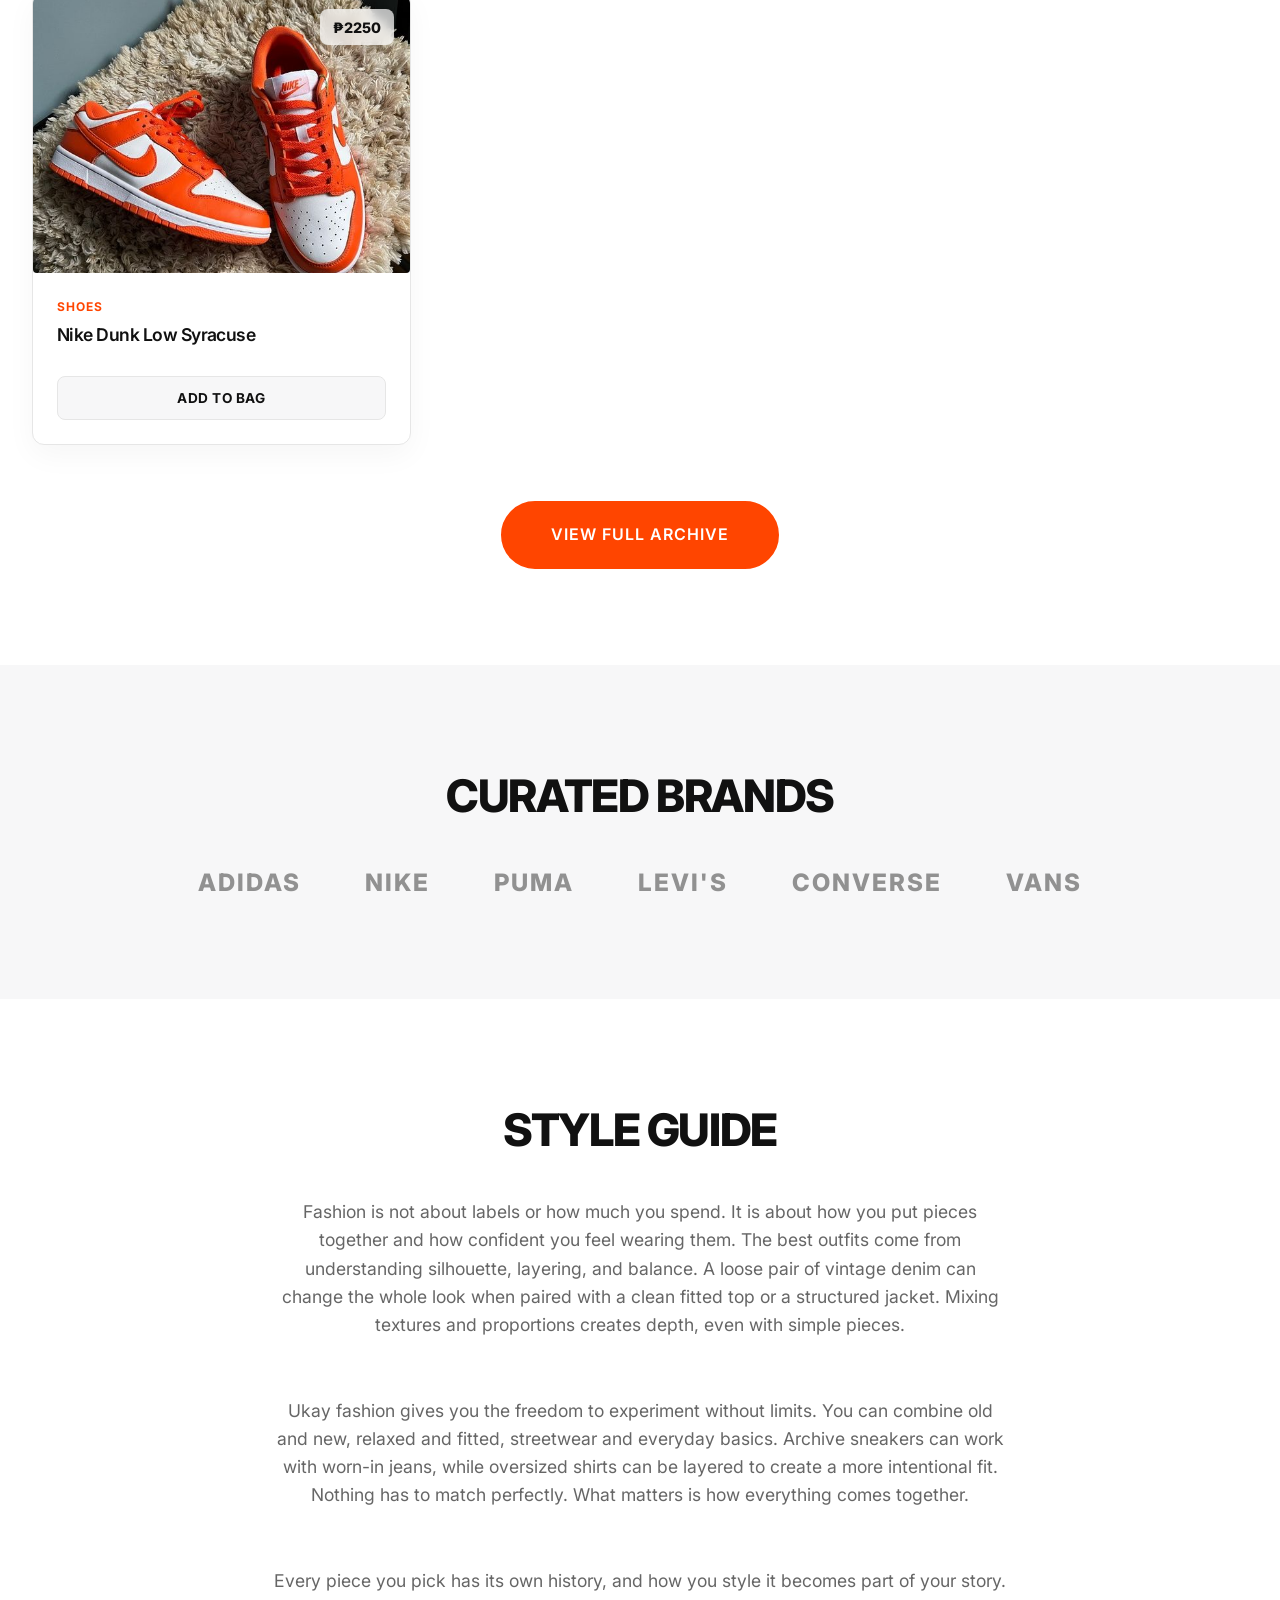
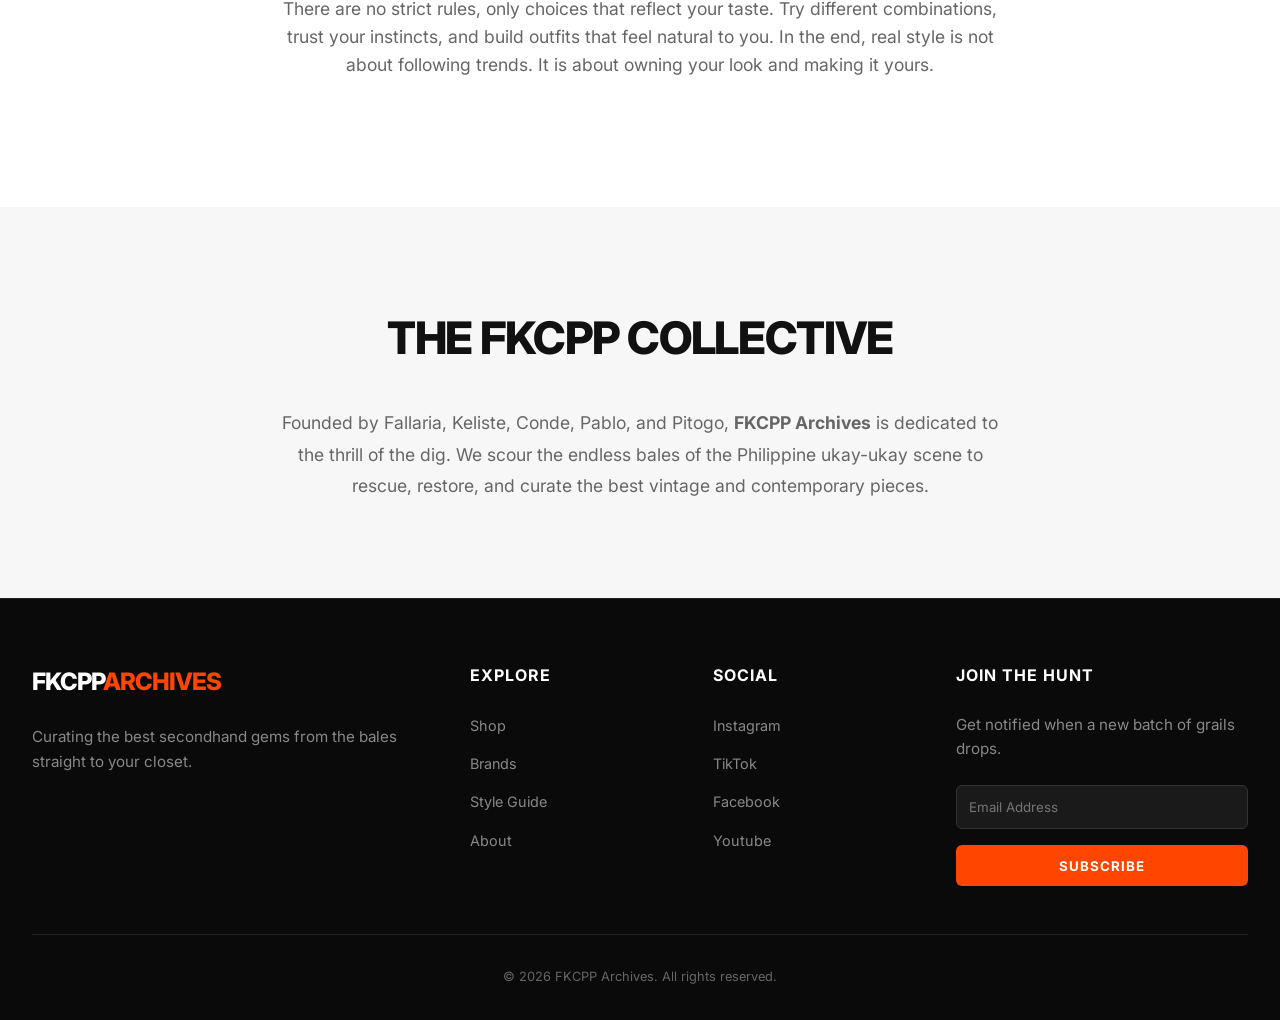
==== commit cd482498: "update" ====
--- a/index.html
+++ b/index.html
@@ -158,7 +158,7 @@
         <div class="container reveal">
             <h2>Curated Brands</h2>
             <div class="brands-container">
-                <div class="brand-item">Addidas</div>
+                <div class="brand-item">Adidas</div>
                 <div class="brand-item">Nike</div>
                 <div class="brand-item">Puma</div>
                 <div class="brand-item">Levi's</div>
--- a/style/main.css
+++ b/style/main.css
@@ -56,31 +56,34 @@
 /* --- NAVIGATION --- */
 nav { position: fixed; top: 0; width: 100%; background: var(--nav-bg); backdrop-filter: blur(16px); -webkit-backdrop-filter: blur(16px); border-bottom: 1px solid transparent; z-index: 1000; transition: background-color 0.4s ease, box-shadow 0.4s ease, border-color 0.4s ease; }
 nav.scrolled { border-bottom: 1px solid var(--border); box-shadow: 0 4px 30px rgba(0, 0, 0, 0.08); background: var(--bg-color); }
-.nav-container { display: flex; justify-content: space-between; align-items: center; height: 100px; max-width: 1350px; margin: 0 auto; padding: 0 2rem; transition: height 0.4s cubic-bezier(0.25, 0.8, 0.25, 1); }
+
+.nav-container { display: flex; justify-content: space-between; align-items: center; height: 100px; max-width: 1350px; margin: 0 auto; padding: 0 2rem; gap: 2rem; transition: height 0.4s cubic-bezier(0.25, 0.8, 0.25, 1); }
 nav.scrolled .nav-container { height: 70px; }
-.logo { font-size: 1.5rem; font-weight: 800; text-transform: uppercase; letter-spacing: -1px; z-index: 1001; position: relative; white-space: nowrap; }
+
+.logo { font-size: 1.5rem; font-weight: 800; text-transform: uppercase; letter-spacing: -1px; z-index: 1001; position: relative; white-space: nowrap; transition: font-size 0.3s ease; }
 .logo span { color: var(--accent); }
-.nav-links { display: flex; gap: 2rem; align-items: center; }
-.nav-links a { font-weight: 600; font-size: 0.85rem; text-transform: uppercase; letter-spacing: 0.5px; position: relative; padding: 0.5rem 0; color: var(--text-muted); transition: color 0.3s ease; }
+
+/* Nav Links */
+.nav-links { display: flex; gap: 2rem; align-items: center; transition: gap 0.3s ease; white-space: nowrap; }
+.nav-links a { font-weight: 600; font-size: 0.85rem; text-transform: uppercase; letter-spacing: 0.5px; position: relative; padding: 0.5rem 0; color: var(--text-muted); transition: color 0.3s ease, font-size 0.3s ease; }
 .nav-links a::after { content: ''; position: absolute; bottom: 0; left: 0; width: 0; height: 2px; background: var(--accent); transition: width 0.3s ease; }
 .nav-links a.active { color: var(--accent); }
 .nav-links a.active::after { width: 100%; }
 
 /* Nav Controls */
-.nav-controls { display: flex; align-items: center; gap: 1.5rem; }
-.btn-header { background: var(--accent); color: #ffffff !important; padding: 0.5rem 1.4rem; font-size: 0.8rem; font-weight: 700; text-transform: uppercase; letter-spacing: 0.5px; border-radius: 50px; border: 2px solid var(--accent); transition: var(--transition); white-space: nowrap; display: flex; align-items: center; justify-content: center; cursor: pointer; }
+.nav-controls { display: flex; align-items: center; gap: 1.5rem; transition: gap 0.3s ease; white-space: nowrap; }
+.btn-header { background: var(--accent); color: #ffffff !important; padding: 0.5rem 1.4rem; font-size: 0.85rem; font-weight: 700; text-transform: uppercase; letter-spacing: 0.5px; border-radius: 50px; border: 2px solid var(--accent); transition: var(--transition); white-space: nowrap; display: flex; align-items: center; justify-content: center; cursor: pointer; }
 .nav-links a.btn-header::after, .nav-links a.mobile-join-btn::after, .nav-links a.mobile-join-btn::before { display: none !important; content: none !important; width: 0 !important; }
 .mobile-only-join { display: none; } 
 
 /* Desktop Search Bar & Results */
-.search-wrapper { position: relative; } 
+.search-wrapper { position: relative; flex-shrink: 1; } 
 .search-bar { display: flex; align-items: center; background: var(--bg-alt); border-radius: 50px; padding: 0.5rem 1.2rem; border: 1px solid var(--border); transition: var(--transition); }
 .search-bar:focus-within { border-color: var(--accent); box-shadow: 0 0 0 3px rgba(255, 69, 0, 0.1); }
-.search-bar input { border: none; background: transparent; outline: none; padding-left: 0.8rem; font-size: 0.9rem; color: var(--text-main); width: 160px; transition: width 0.3s ease; }
+.search-bar input { border: none; background: transparent; outline: none; padding-left: 0.8rem; font-size: 0.9rem; color: var(--text-main); width: 160px; max-width: 100%; transition: width 0.3s ease; }
 .search-bar input:focus { width: 220px; }
 .desktop-search-clear { cursor: pointer; display: none; align-items: center; justify-content: center; color: var(--text-muted); padding: 2px; border-radius: 50%; transition: color 0.2s; }
 
-/* FIX: Ensure search results scroll on small screens instead of overflowing */
 .desktop-search-results { position: absolute; top: 110%; right: 0; width: 350px; max-height: 70vh; overflow-y: auto; background: var(--bg-color); border: 1px solid var(--border); border-radius: 12px; box-shadow: var(--card-shadow-hover); display: none; z-index: 1000; flex-direction: column; }
 .desktop-search-results.active { display: flex; }
 .search-item { display: flex; align-items: center; gap: 1rem; padding: 0.8rem 1.2rem; cursor: pointer; transition: background 0.2s ease; border-bottom: 1px solid var(--border); }
@@ -89,7 +92,6 @@
 .search-item-brand { font-size: 0.7rem; color: var(--accent); font-weight: 800; text-transform: uppercase; margin-bottom: 0.2rem; }
 .search-item-name { font-size: 0.9rem; font-weight: 600; color: var(--text-main); white-space: nowrap; overflow: hidden; text-overflow: ellipsis; margin-bottom: 0.2rem; }
 
-/* FIX: Sticky "See All" button ensures it is never pushed out of sight */
 .search-see-all { position: sticky; bottom: 0; display: flex; align-items: center; justify-content: space-between; padding: 1rem 1.2rem; cursor: pointer; background: var(--bg-alt); color: var(--accent); font-weight: 700; font-size: 0.85rem; text-transform: uppercase; letter-spacing: 0.5px; transition: background 0.2s ease, color 0.2s ease; border-radius: 0 0 12px 12px; z-index: 10; border-top: 1px solid var(--border); }
 .search-see-all:hover { background: var(--accent); color: #fff; }
 
@@ -99,10 +101,10 @@
 .cart-icon-wrapper.bump .cart-badge { transform: scale(1.3); }
 
 /* Theme Switch */
-.theme-switch-wrapper { display: flex; align-items: center; gap: 10px; }
-.mobile-theme { display: none; } 
-.theme-switch-text { font-size: 0.8rem; font-weight: 600; text-transform: uppercase; color: var(--text-muted); letter-spacing: 0.5px; }
-.theme-switch { display: inline-block; height: 24px; position: relative; width: 48px; }
+.theme-switch-wrapper { display: flex; align-items: center; gap: 10px; transition: gap 0.3s ease; }
+.mobile-theme { display: none !important; } 
+.theme-switch-text { font-size: 0.85rem; font-weight: 600; text-transform: uppercase; color: var(--text-muted); letter-spacing: 0.5px; transition: font-size 0.3s ease, letter-spacing 0.3s ease; display: block; }
+.theme-switch { display: inline-block; height: 24px; position: relative; width: 48px; transition: all 0.3s ease;}
 .theme-switch input { display: none; }
 .slider { background-color: #ccc; bottom: 0; cursor: pointer; left: 0; position: absolute; right: 0; top: 0; transition: .4s; border-radius: 34px; }
 .slider:before { background-color: #fff; bottom: 3px; content: ""; height: 18px; left: 4px; position: absolute; transition: .4s; width: 18px; border-radius: 50%; box-shadow: 0 2px 4px rgba(0,0,0,0.2); }
@@ -123,7 +125,6 @@
 .mobile-only { display: none !important; }
 
 /* Mobile Search Overlay */
-/* FIX: 100dvh prevents cut-off from mobile browser toolbars */
 .mobile-search-overlay { position: fixed; top: 0; left: 0; width: 100%; height: 100vh; height: 100dvh; background: var(--bg-color); z-index: 2000; display: flex; flex-direction: column; transform: translateY(-100%); transition: transform 0.4s ease; }
 .mobile-search-overlay.active { transform: translateY(0); }
 .mobile-search-header { display: flex; align-items: center; padding: 1rem 1.2rem; border-bottom: 1px solid var(--border); gap: 1rem; min-height: 70px; }
@@ -133,7 +134,6 @@
 .mobile-search-results { flex: 1; padding: 0.5rem 0; display: flex; flex-direction: column; overflow-y: auto; padding-bottom: calc(1rem + env(safe-area-inset-bottom)); }
 
 /* --- CART DRAWER --- */
-/* FIX: Ensure drawer height uses 100dvh for accurate mobile height calculation */
 .cart-overlay { position: fixed; top: 0; left: 0; width: 100%; height: 100vh; height: 100dvh; background: rgba(0,0,0,0.5); z-index: 3000; opacity: 0; pointer-events: none; transition: opacity 0.3s ease; backdrop-filter: blur(3px); }
 .cart-overlay.active { opacity: 1; pointer-events: all; }
 .cart-drawer { position: absolute; top: 0; right: -100%; width: 400px; max-width: 100vw; height: 100vh; height: 100dvh; background: var(--bg-color); box-shadow: -10px 0 30px rgba(0,0,0,0.1); display: flex; flex-direction: column; transition: right 0.4s cubic-bezier(0.25, 0.8, 0.25, 1); }
@@ -154,13 +154,12 @@
 .qty-val { font-size: 0.85rem; font-weight: 600; padding: 0 0.5rem; }
 .remove-btn { background: transparent; border: none; color: var(--text-muted); font-size: 0.75rem; text-transform: uppercase; font-weight: 700; cursor: pointer; letter-spacing: 0.5px; transition: color 0.2s; }
 
-/* FIX: Added safe-area-inset-bottom padding to keep checkout button off iOS Home bar */
 .cart-footer { padding: 1.5rem; padding-bottom: calc(1.5rem + env(safe-area-inset-bottom)); border-top: 1px solid var(--border); background: var(--bg-alt); }
 .cart-subtotal { display: flex; justify-content: space-between; align-items: center; margin-bottom: 1rem; font-size: 1.1rem; font-weight: 800; }
 .btn-checkout { width: 100%; background: var(--text-main); color: var(--bg-color); padding: 1rem; border: none; border-radius: 50px; font-weight: 700; text-transform: uppercase; letter-spacing: 1px; cursor: pointer; transition: background 0.3s; }
 .fly-to-cart { position: fixed; border-radius: 8px; z-index: 9999; object-fit: cover; pointer-events: none; transition: all 0.7s cubic-bezier(0.25, 1, 0.5, 1); }
 
-/* --- PRODUCT CARDS (Shared by Home and Shop All) --- */
+/* --- PRODUCT CARDS --- */
 .grid-container { display: grid; grid-template-columns: repeat(auto-fill, minmax(280px, 1fr)); gap: 2.5rem; margin-top: 2rem; }
 .card { background: var(--bg-color); border: 1px solid var(--border); border-radius: 12px; overflow: hidden; transition: var(--transition); box-shadow: var(--card-shadow); display: flex; flex-direction: column; width: 100%; position: relative; cursor: pointer; }
 .card-img-wrapper { width: 100%; height: 280px; overflow: hidden; background: var(--bg-alt); position: relative; }
@@ -185,15 +184,12 @@
 .footer-bottom { text-align: center; border-top: 1px solid #222; padding-top: 2rem; color: #666; font-size: 0.8rem; }
 
 /* =========================================================
-   TACTILE CLICK FEEDBACK (Universal)
+   TACTILE CLICK FEEDBACK & HOVER STYLES
    ========================================================= */
 .btn-header:active, .add-to-bag-btn:active, .btn-checkout:active, .newsletter button:active, 
 .qty-btn:active, .close-cart:active, .remove-btn:active, .nav-item:active, .mobile-join-btn:active { transform: scale(0.95) !important; transition: transform 0.1s ease; }
 .card:active { transform: scale(0.98); transition: transform 0.1s ease; }
 
-/* =========================================================
-   HOVER STYLES (Universal)
-   ========================================================= */
 @media (hover: hover) and (pointer: fine) {
     .nav-links:hover a.active:has(:hover) { color: var(--text-muted); }
     .nav-links:hover a.active:not(:hover)::after { width: 0; }
@@ -213,39 +209,103 @@
 }
 
 /* =========================================================
-   RESPONSIVE DESIGN (Universal Elements)
+   BULLETPROOF RESPONSIVE DESIGN 
    ========================================================= */
+
+/* 1350px - Start scaling early so we never hit the edge */
+@media (max-width: 1350px) {
+    .nav-container { padding: 0 1.5rem; gap: 1.5rem; }
+    .nav-links { gap: 1.5rem; }
+    .nav-controls { gap: 1.2rem; }
+}
+
+/* 1200px - THE OVERFLOW FIX: Aggressively shrink controls to keep them on screen */
+@media (max-width: 1200px) {
+    .nav-container { gap: 0.8rem; }
+    .nav-links { gap: 0.8rem; }
+    .nav-links a { font-size: 0.75rem; }
+    .nav-controls { gap: 0.6rem; }
+    
+    /* Shrink the search bar */
+    .search-bar { padding: 0.4rem 0.6rem; }
+    .search-bar input { width: 80px; font-size: 0.75rem; }
+    .search-bar input:focus { width: 110px; }
+    
+    /* Shrink the theme switch text and toggle instead of hiding it */
+    .theme-switch-wrapper { gap: 5px; }
+    .theme-switch-text { font-size: 0.75rem; letter-spacing: 0px; }
+    .theme-switch { height: 20px; width: 40px; }
+    .slider:before { height: 14px; width: 14px; bottom: 3px; left: 3px; }
+    input:checked + .slider:before { transform: translateX(20px); }
+    
+    /* Shrink the join button */
+    .btn-header { padding: 0.4rem 0.8rem; font-size: 0.75rem; }
+}
+
+/* 1024px - GRID LAYOUT: Physically locks sections so they can NEVER overlap */
 @media (max-width: 1024px) {
+    /* Nuke desktop-only controls completely to prevent invisible overlaps */
+    .desktop-only, .search-bar, .btn-header { display: none !important; }
+    .theme-switch-wrapper:not(.mobile-theme) { display: none !important; }
+    .mobile-only, .mobile-search-icon, .hamburger { display: flex !important; z-index: 1001; }
+    
+    /* Grid locks left, center, and right. Fixes the absolute positioning bug. */
+    .nav-container { 
+        display: grid; 
+        grid-template-columns: 1fr auto 1fr; 
+        align-items: center; 
+        height: 80px; 
+        padding: 0 1.5rem; 
+        gap: 0;
+        width: 100%;
+    }
+    nav.scrolled .nav-container { height: 60px; }
+    
+    /* Lock elements into their grid slots */
+    .hamburger { justify-self: start; }
+    .nav-container .logo { justify-self: center; position: static; transform: none; margin: 0; font-size: 1.4rem; z-index: 1001; }
+    .nav-controls { justify-self: end; gap: 1.2rem; width: auto; z-index: 1001; }
+
+    /* Convert standard Links into Mobile Side-Drawer */
+    .nav-links { 
+        position: fixed; top: 0; left: -100%; 
+        width: 100%; height: 100vh; height: 100dvh; 
+        background: var(--bg-color); 
+        flex-direction: column; justify-content: flex-start; 
+        padding: 6rem 2rem calc(3rem + env(safe-area-inset-bottom)) 2rem; 
+        transition: left 0.4s cubic-bezier(0.25, 0.8, 0.25, 1); 
+        gap: 1.5rem; overflow-y: auto; z-index: 999; white-space: normal; 
+    }
+    .nav-links.active { left: 0; }
+    .nav-links a { font-size: 1.2rem; }
+    .nav-links a::after { display: none !important; }
+
+    /* Mobile specific inner-menu items */
+    .mobile-only-join { display: block; width: 100%; margin-top: auto; }
+    .nav-links a.mobile-join-btn { display: flex; justify-content: center; align-items: center; background: var(--accent); color: #ffffff !important; padding: 1rem; border-radius: 50px; font-size: 1rem; font-weight: 700; width: 100%; }
+    
+    /* Force mobile theme toggle to display at the bottom of the drawer */
+    .theme-switch-wrapper.mobile-theme { display: flex !important; margin-top: 2rem; padding-top: 2rem; border-top: 1px solid var(--border); width: 100%; justify-content: space-between; align-items: center; }
+    
+    /* Reset text and switch sizes for the mobile drawer so it's fully readable */
+    .theme-switch-wrapper.mobile-theme .theme-switch-text { font-size: 0.9rem; letter-spacing: 0.5px; }
+    .theme-switch-wrapper.mobile-theme .theme-switch { height: 24px; width: 48px; }
+    .theme-switch-wrapper.mobile-theme .slider:before { height: 18px; width: 18px; bottom: 3px; left: 4px; }
+    .theme-switch-wrapper.mobile-theme input:checked + .slider:before { transform: translateX(22px); }
+    
     .footer-grid { grid-template-columns: repeat(2, 1fr); }
 }
 
+/* 768px - Tablet / Standard Mobile */
 @media (max-width: 768px) {
     section { padding: 4rem 0; }
     h2 { font-size: 2rem; margin-bottom: 1.5rem; }
     
     .nav-container { padding: 0 1rem; height: 60px; }
-    nav.scrolled .nav-container { height: 55px; }
-    
-    .desktop-only { display: none !important; }
-    .mobile-only { display: flex !important; }
-    .hamburger { display: flex; z-index: 1001; }
-    .nav-container .logo { position: absolute; left: 50%; transform: translateX(-50%); font-size: 1rem; z-index: 1001; }
-    
-    .nav-controls { gap: 0.8rem; z-index: 1001; }
+    
     .cart-icon-wrapper svg, .mobile-search-icon svg { width: 18px; height: 18px; }
     .cart-badge { width: 16px; height: 16px; font-size: 0.6rem; top: -5px; right: -6px; }
-
-    /* FIX: 100dvh for mobile menu to stop hiding below browser controls */
-    .nav-links { position: fixed; top: 0; left: -100%; width: 100%; height: 100vh; height: 100dvh; background: var(--bg-color); flex-direction: column; justify-content: flex-start; padding: 5rem 2rem calc(3rem + env(safe-area-inset-bottom)) 2rem; transition: 0.4s cubic-bezier(0.25, 0.8, 0.25, 1); gap: 1.5rem; overflow-y: auto; z-index: 999; }
-    .nav-links.active { left: 0; }
-    .nav-links a { font-size: 1.2rem; }
-    .nav-links a::after { display: none !important; content: none !important; }
-
-    .mobile-only-join { display: block; width: 100%; margin-top: 1rem; }
-    .nav-links a.mobile-join-btn { display: flex; justify-content: center; align-items: center; background: var(--accent); color: #ffffff !important; padding: 1rem; border-radius: 50px; font-size: 1rem; font-weight: 700; width: 100%; }
-    .theme-switch-wrapper.mobile-theme { display: flex; margin-top: 2rem; padding-top: 2rem; border-top: 1px solid var(--border); width: 100%; justify-content: space-between; }
-    
-    /* Grid Fix: Force 2 items per line */
+    
     .grid-container { grid-template-columns: repeat(2, 1fr); gap: 1rem; }
     .card-img-wrapper { height: 200px; }
     .card-content { padding: 1rem; }
@@ -257,8 +317,9 @@
     .footer-grid { grid-template-columns: 1fr; gap: 2.5rem; }
 }
 
+/* 480px - Small Mobile Screens */
 @media (max-width: 480px) {
-    .nav-container .logo { font-size: 0.9rem; }
+    .nav-container .logo { font-size: 1.1rem; }
     .grid-container { gap: 0.8rem; }
     .card-img-wrapper { height: 160px; }
     .card-content { padding: 0.8rem; }
